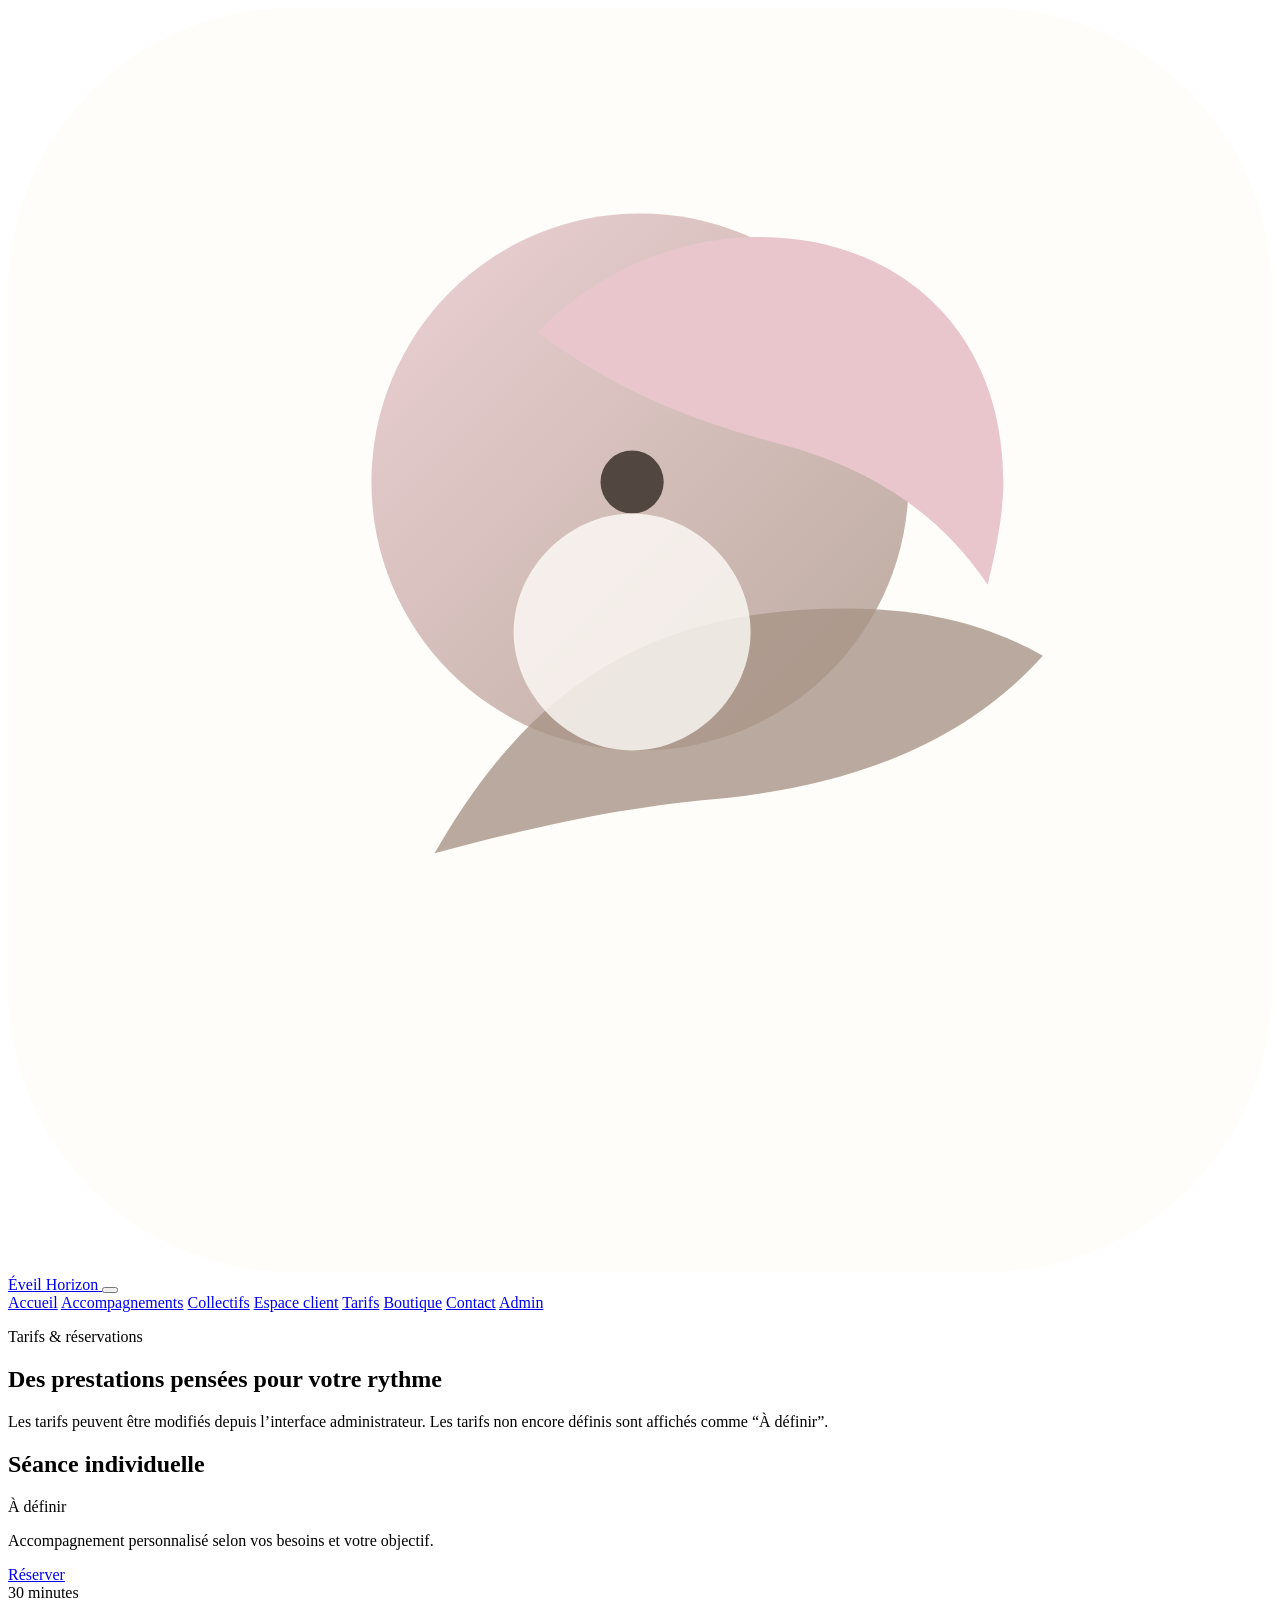
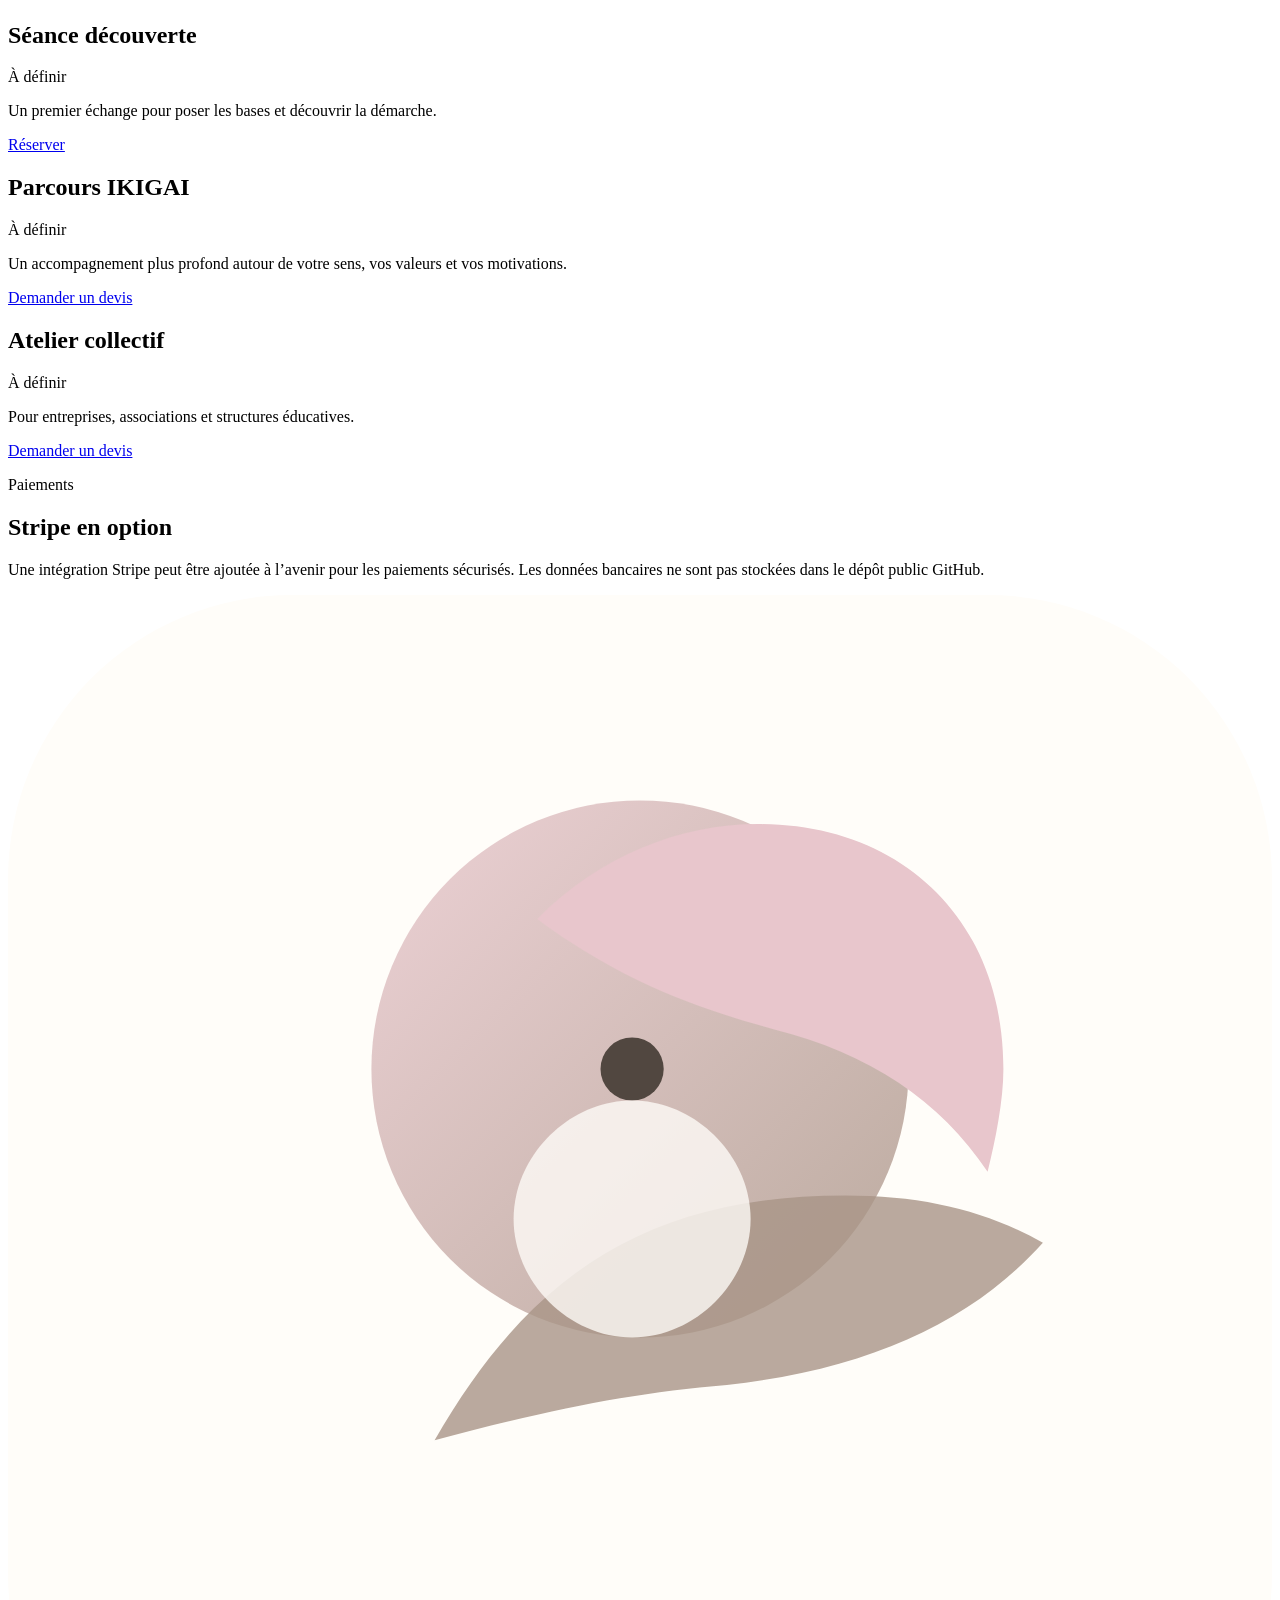
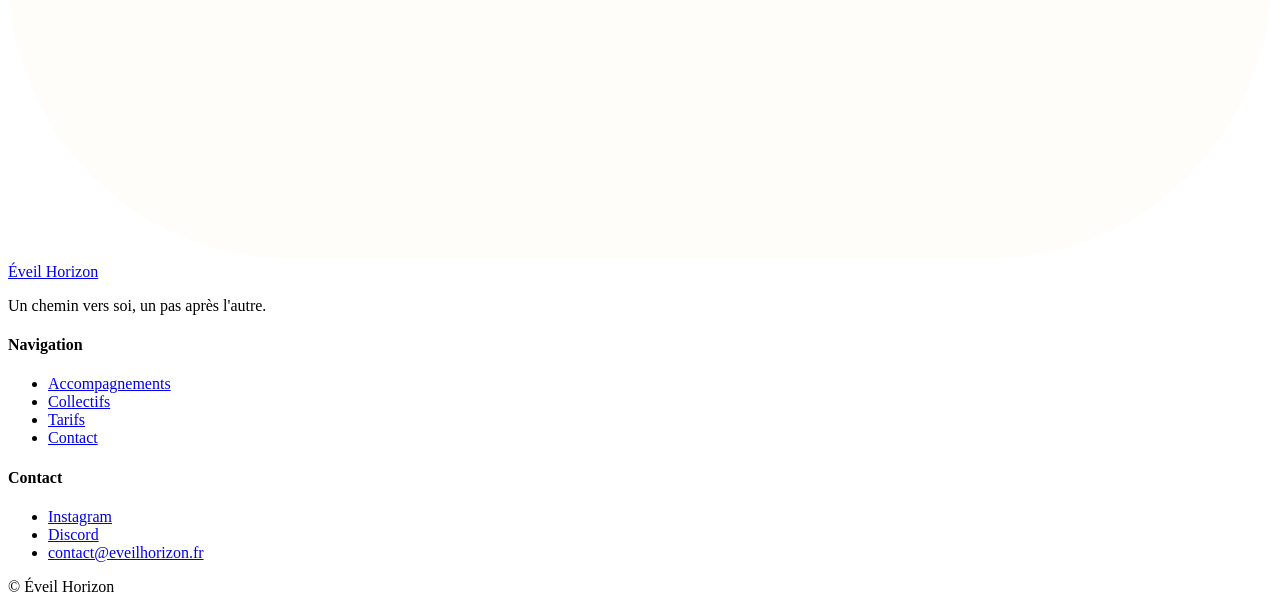
==== boutique.html @ 8fc15c37 "Complete responsive Éveil Horizon website structure with home, services, collective programs, pricin" ====
<!DOCTYPE html>
<html lang="fr">
  <head>
    <meta charset="UTF-8" />
    <meta name="viewport" content="width=device-width, initial-scale=1.0" />
    <meta name="description" content="Tarifs et réservations Éveil Horizon : consultations individuelles, séances découverte, accompagnements personnalisés et parcours à définir." />
    <title>Tarifs & réservations | Éveil Horizon</title>
    <link rel="preconnect" href="https://fonts.googleapis.com" />
    <link rel="preconnect" href="https://fonts.gstatic.com" crossorigin />
    <link href="https://fonts.googleapis.com/css2?family=Cormorant+Garamond:wght@500;600;700&family=Inter:wght@400;500;600;700&display=swap" rel="stylesheet" />
    <link rel="stylesheet" href="style.css" />
  </head>
  <body>
    <header class="site-header">
      <div class="container nav-wrap">
        <a href="index.html" class="brand" aria-label="Accueil Éveil Horizon">
          <img src="assets/logo.svg" alt="Logo Éveil Horizon" class="brand-logo" />
          <span>Éveil Horizon</span>
        </a>
        <button class="menu-toggle" aria-label="Ouvrir le menu" aria-expanded="false">
          <span></span><span></span><span></span>
        </button>
        <nav class="main-nav" aria-label="Navigation principale">
          <a href="index.html">Accueil</a>
          <a href="services.html">Accompagnements</a>
          <a href="collective.html">Collectifs</a>
          <a href="espace-client.html">Espace client</a>
          <a href="tarifs.html" class="active">Tarifs</a>
          <a href="boutique.html">Boutique</a>
          <a href="contact.html">Contact</a>
          <a href="admin.html" class="nav-cta">Admin</a>
        </nav>
      </div>
    </header>

    <main>
      <section class="page-hero section-soft">
        <div class="container narrow">
          <p class="eyebrow">Tarifs & réservations</p>
          <h1>Des prestations pensées pour votre rythme</h1>
          <p>Les tarifs peuvent être modifiés depuis l’interface administrateur. Les tarifs non encore définis sont affichés comme “À définir”.</p>
        </div>
      </section>

      <section class="section">
        <div class="container pricing-grid">
          <article class="pricing-card">
            <h2>Séance individuelle</h2>
            <div class="price">À définir</div>
            <p>Accompagnement personnalisé selon vos besoins et votre objectif.</p>
            <a href="https://calendly.com/r-eveilspirituel46/seance-individuelle-eveil-horizon" target="_blank" rel="noreferrer" class="btn btn-primary full">Réserver</a>
          </article>

          <article class="pricing-card highlighted">
            <span class="pill">30 minutes</span>
            <h2>Séance découverte</h2>
            <div class="price">À définir</div>
            <p>Un premier échange pour poser les bases et découvrir la démarche.</p>
            <a href="https://calendly.com/r-eveilspirituel46/seance-decouverte-30-minutes" target="_blank" rel="noreferrer" class="btn btn-primary full">Réserver</a>
          </article>

          <article class="pricing-card">
            <h2>Parcours IKIGAI</h2>
            <div class="price">À définir</div>
            <p>Un accompagnement plus profond autour de votre sens, vos valeurs et vos motivations.</p>
            <a href="contact.html" class="btn btn-secondary full">Demander un devis</a>
          </article>

          <article class="pricing-card">
            <h2>Atelier collectif</h2>
            <div class="price">À définir</div>
            <p>Pour entreprises, associations et structures éducatives.</p>
            <a href="contact.html" class="btn btn-secondary full">Demander un devis</a>
          </article>
        </div>
      </section>

      <section class="section section-soft">
        <div class="container narrow">
          <div class="section-heading center">
            <p class="eyebrow">Paiements</p>
            <h2>Stripe en option</h2>
          </div>
          <p class="centered-copy">
            Une intégration Stripe peut être ajoutée à l’avenir pour les paiements sécurisés. Les données bancaires ne sont pas stockées dans le dépôt public GitHub.
          </p>
        </div>
      </section>
    </main>

    <footer class="site-footer">
      <div class="container footer-grid">
        <div>
          <a href="index.html" class="brand footer-brand">
            <img src="assets/logo.svg" alt="Logo Éveil Horizon" class="brand-logo" />
            <span>Éveil Horizon</span>
          </a>
          <p>Un chemin vers soi, un pas après l'autre.</p>
        </div>
        <div>
          <h4>Navigation</h4>
          <ul>
            <li><a href="services.html">Accompagnements</a></li>
            <li><a href="collective.html">Collectifs</a></li>
            <li><a href="tarifs.html">Tarifs</a></li>
            <li><a href="contact.html">Contact</a></li>
          </ul>
        </div>
        <div>
          <h4>Contact</h4>
          <ul>
            <li><a href="https://instagram.com/r.eveilspirituel" target="_blank" rel="noreferrer">Instagram</a></li>
            <li><a href="#">Discord</a></li>
            <li><a href="mailto:contact@eveilhorizon.fr">contact@eveilhorizon.fr</a></li>
          </ul>
        </div>
      </div>
      <div class="container footer-bottom">
        <p>© <span id="year"></span> Éveil Horizon</p>
      </div>
    </footer>

    <script src="app.js"></script>
  </body>
</html>
---- style.css ----
<!DOCTYPE html>
<html lang="fr">
  <head>
    <meta charset="UTF-8" />
    <meta name="viewport" content="width=device-width, initial-scale=1.0" />
    <meta name="description" content="Interface d'administration Éveil Horizon pour gérer les prestations, tarifs, demandes de contact et contenus clients." />
    <title>Administration | Éveil Horizon</title>
    <link rel="preconnect" href="https://fonts.googleapis.com" />
    <link rel="preconnect" href="https://fonts.gstatic.com" crossorigin />
    <link href="https://fonts.googleapis.com/css2?family=Cormorant+Garamond:wght@500;600;700&family=Inter:wght@400;500;600;700&display=swap" rel="stylesheet" />
    <link rel="stylesheet" href="style.css" />
  </head>
  <body>
    <header class="site-header">
      <div class="container nav-wrap">
        <a href="index.html" class="brand" aria-label="Accueil Éveil Horizon">
          <img src="assets/logo.svg" alt="Logo Éveil Horizon" class="brand-logo" />
          <span>Éveil Horizon</span>
        </a>
        <button class="menu-toggle" aria-label="Ouvrir le menu" aria-expanded="false">
          <span></span><span></span><span></span>
        </button>
        <nav class="main-nav" aria-label="Navigation principale">
          <a href="index.html">Accueil</a>
          <a href="services.html">Accompagnements</a>
          <a href="collective.html">Collectifs</a>
          <a href="espace-client.html">Espace client</a>
          <a href="tarifs.html">Tarifs</a>
          <a href="boutique.html">Boutique</a>
          <a href="contact.html">Contact</a>
          <a href="admin.html" class="nav-cta active">Admin</a>
        </nav>
      </div>
    </header>

    <main>
      <section class="page-hero section-soft">
        <div class="container narrow">
          <p class="eyebrow">Administration</p>
          <h1>Gestion des contenus et des services</h1>
        </div>
      </section>

      <section class="section">
        <div class="container admin-layout">
          <div class="auth-box">
            <h2>Connexion admin</h2>
            <form id="admin-login-form" class="styled-form">
              <label>
                Identifiant
                <input type="text" id="admin-user" placeholder="admin" required />
              </label>
              <label>
                Mot de passe
                <input type="password" id="admin-pass" placeholder="••••••••" required />
              </label>
              <button type="submit" class="btn btn-primary full">Se connecter</button>
            </form>
            <p class="form-note">Version démonstration. En production, utiliser une authentification sécurisée et un stockage protégé.</p>
          </div>

          <div id="admin-dashboard" class="dashboard hidden">
            <div class="dashboard-header">
              <h2>Tableau de bord admin</h2>
              <button type="button" class="btn btn-light btn-small" id="logout-admin">Déconnexion</button>
            </div>

            <div class="dashboard-grid">
              <article class="dashboard-card">
                <h3>Accompagnements</h3>
                <ul>
                  <li>IKIGAI</li>
                  <li>Confiance en soi</li>
                  <li>EFT</li>
                  <li>Constellation familiale</li>
                </ul>
              </article>

              <article class="dashboard-card">
                <h3>Tarifs</h3>
                <ul>
                  <li>Séance individuelle : À définir</li>
                  <li>Séance découverte : À définir</li>
                </ul>
              </article>

              <article class="dashboard-card">
                <h3>Documents PDF</h3>
                <ul>
                  <li>Carte de valeurs</li>
                  <li>Fiche gestion émotion</li>
                  <li>Guide de respiration</li>
                </ul>
              </article>

              <article class="dashboard-card">
                <h3>Demandes de contact</h3>
                <ul>
                  <li>2 demandes récentes</li>
                  <li>1 demande pour atelier collectif</li>
                </ul>
              </article>
            </div>
          </div>
        </div>
      </section>
    </main>

    <footer class="site-footer">
      <div class="container footer-grid">
        <div>
          <a href="index.html" class="brand footer-brand">
            <img src="assets/logo.svg" alt="Logo Éveil Horizon" class="brand-logo" />
            <span>Éveil Horizon</span>
          </a>
          <p>Un chemin vers soi, un pas après l'autre.</p>
        </div>
        <div>
          <h4>Navigation</h4>
          <ul>
            <li><a href="services.html">Accompagnements</a></li>
            <li><a href="collective.html">Collectifs</a></li>
            <li><a href="tarifs.html">Tarifs</a></li>
            <li><a href="contact.html">Contact</a></li>
          </ul>
        </div>
        <div>
          <h4>Contact</h4>
          <ul>
            <li><a href="https://instagram.com/r.eveilspirituel" target="_blank" rel="noreferrer">Instagram</a></li>
            <li><a href="#">Discord</a></li>
            <li><a href="mailto:contact@eveilhorizon.fr">contact@eveilhorizon.fr</a></li>
          </ul>
        </div>
      </div>
      <div class="container footer-bottom">
        <p>© <span id="year"></span> Éveil Horizon</p>
      </div>
    </footer>

    <script src="app.js"></script>
  </body>
</html>
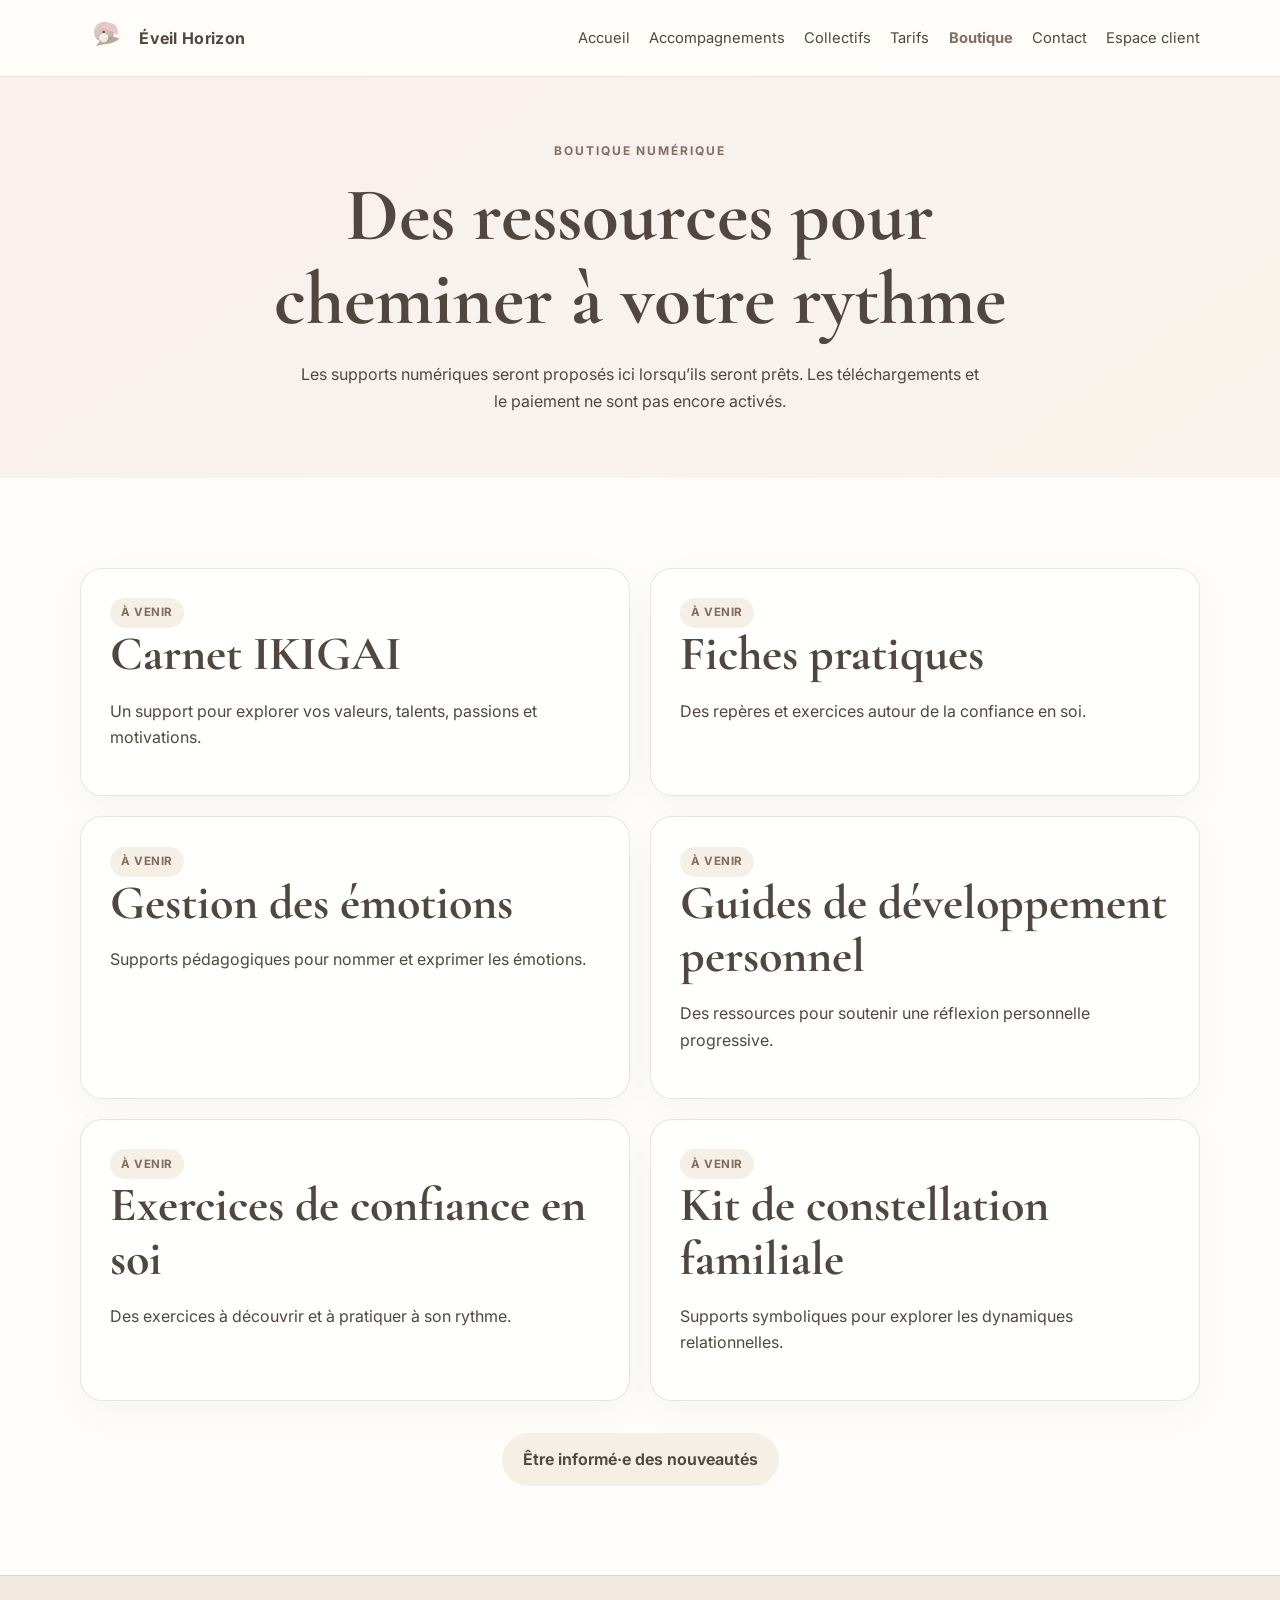
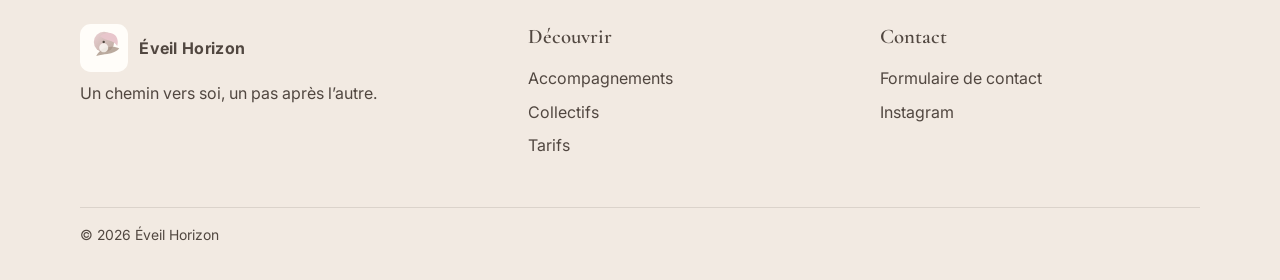
==== commit 9e20b1a7: "Fix homepage routing, restore valid CSS/JS, improve service pages, and clearly mark client/admin as " ====
--- a/boutique.html
+++ b/boutique.html
@@ -1,125 +1,5 @@
-<!DOCTYPE html>
-<html lang="fr">
-  <head>
-    <meta charset="UTF-8" />
-    <meta name="viewport" content="width=device-width, initial-scale=1.0" />
-    <meta name="description" content="Tarifs et réservations Éveil Horizon : consultations individuelles, séances découverte, accompagnements personnalisés et parcours à définir." />
-    <title>Tarifs & réservations | Éveil Horizon</title>
-    <link rel="preconnect" href="https://fonts.googleapis.com" />
-    <link rel="preconnect" href="https://fonts.gstatic.com" crossorigin />
-    <link href="https://fonts.googleapis.com/css2?family=Cormorant+Garamond:wght@500;600;700&family=Inter:wght@400;500;600;700&display=swap" rel="stylesheet" />
-    <link rel="stylesheet" href="style.css" />
-  </head>
-  <body>
-    <header class="site-header">
-      <div class="container nav-wrap">
-        <a href="index.html" class="brand" aria-label="Accueil Éveil Horizon">
-          <img src="assets/logo.svg" alt="Logo Éveil Horizon" class="brand-logo" />
-          <span>Éveil Horizon</span>
-        </a>
-        <button class="menu-toggle" aria-label="Ouvrir le menu" aria-expanded="false">
-          <span></span><span></span><span></span>
-        </button>
-        <nav class="main-nav" aria-label="Navigation principale">
-          <a href="index.html">Accueil</a>
-          <a href="services.html">Accompagnements</a>
-          <a href="collective.html">Collectifs</a>
-          <a href="espace-client.html">Espace client</a>
-          <a href="tarifs.html" class="active">Tarifs</a>
-          <a href="boutique.html">Boutique</a>
-          <a href="contact.html">Contact</a>
-          <a href="admin.html" class="nav-cta">Admin</a>
-        </nav>
-      </div>
-    </header>
-
-    <main>
-      <section class="page-hero section-soft">
-        <div class="container narrow">
-          <p class="eyebrow">Tarifs & réservations</p>
-          <h1>Des prestations pensées pour votre rythme</h1>
-          <p>Les tarifs peuvent être modifiés depuis l’interface administrateur. Les tarifs non encore définis sont affichés comme “À définir”.</p>
-        </div>
-      </section>
-
-      <section class="section">
-        <div class="container pricing-grid">
-          <article class="pricing-card">
-            <h2>Séance individuelle</h2>
-            <div class="price">À définir</div>
-            <p>Accompagnement personnalisé selon vos besoins et votre objectif.</p>
-            <a href="https://calendly.com/r-eveilspirituel46/seance-individuelle-eveil-horizon" target="_blank" rel="noreferrer" class="btn btn-primary full">Réserver</a>
-          </article>
-
-          <article class="pricing-card highlighted">
-            <span class="pill">30 minutes</span>
-            <h2>Séance découverte</h2>
-            <div class="price">À définir</div>
-            <p>Un premier échange pour poser les bases et découvrir la démarche.</p>
-            <a href="https://calendly.com/r-eveilspirituel46/seance-decouverte-30-minutes" target="_blank" rel="noreferrer" class="btn btn-primary full">Réserver</a>
-          </article>
-
-          <article class="pricing-card">
-            <h2>Parcours IKIGAI</h2>
-            <div class="price">À définir</div>
-            <p>Un accompagnement plus profond autour de votre sens, vos valeurs et vos motivations.</p>
-            <a href="contact.html" class="btn btn-secondary full">Demander un devis</a>
-          </article>
-
-          <article class="pricing-card">
-            <h2>Atelier collectif</h2>
-            <div class="price">À définir</div>
-            <p>Pour entreprises, associations et structures éducatives.</p>
-            <a href="contact.html" class="btn btn-secondary full">Demander un devis</a>
-          </article>
-        </div>
-      </section>
-
-      <section class="section section-soft">
-        <div class="container narrow">
-          <div class="section-heading center">
-            <p class="eyebrow">Paiements</p>
-            <h2>Stripe en option</h2>
-          </div>
-          <p class="centered-copy">
-            Une intégration Stripe peut être ajoutée à l’avenir pour les paiements sécurisés. Les données bancaires ne sont pas stockées dans le dépôt public GitHub.
-          </p>
-        </div>
-      </section>
-    </main>
-
-    <footer class="site-footer">
-      <div class="container footer-grid">
-        <div>
-          <a href="index.html" class="brand footer-brand">
-            <img src="assets/logo.svg" alt="Logo Éveil Horizon" class="brand-logo" />
-            <span>Éveil Horizon</span>
-          </a>
-          <p>Un chemin vers soi, un pas après l'autre.</p>
-        </div>
-        <div>
-          <h4>Navigation</h4>
-          <ul>
-            <li><a href="services.html">Accompagnements</a></li>
-            <li><a href="collective.html">Collectifs</a></li>
-            <li><a href="tarifs.html">Tarifs</a></li>
-            <li><a href="contact.html">Contact</a></li>
-          </ul>
-        </div>
-        <div>
-          <h4>Contact</h4>
-          <ul>
-            <li><a href="https://instagram.com/r.eveilspirituel" target="_blank" rel="noreferrer">Instagram</a></li>
-            <li><a href="#">Discord</a></li>
-            <li><a href="mailto:contact@eveilhorizon.fr">contact@eveilhorizon.fr</a></li>
-          </ul>
-        </div>
-      </div>
-      <div class="container footer-bottom">
-        <p>© <span id="year"></span> Éveil Horizon</p>
-      </div>
-    </footer>
-
-    <script src="app.js"></script>
-  </body>
-</html>
+<!doctype html>
+<html lang="fr"><head><meta charset="utf-8"><meta name="viewport" content="width=device-width, initial-scale=1"><meta name="description" content="Ressources pédagogiques Éveil Horizon. Produits numériques à venir."><title>Boutique | Éveil Horizon</title><link rel="preconnect" href="https://fonts.googleapis.com"><link rel="preconnect" href="https://fonts.gstatic.com" crossorigin><link href="https://fonts.googleapis.com/css2?family=Cormorant+Garamond:wght@500;600;700&family=Inter:wght@400;500;600;700&display=swap" rel="stylesheet"><link rel="stylesheet" href="style.css"></head><body>
+<header class="site-header"><div class="container nav-wrap"><a href="index.html" class="brand"><img src="assets/logo.svg" alt="" class="brand-logo"><span>Éveil Horizon</span></a><button class="menu-toggle" aria-label="Ouvrir le menu" aria-expanded="false" aria-controls="main-nav"><span></span><span></span><span></span></button><nav class="main-nav" id="main-nav" aria-label="Navigation principale"><a href="index.html">Accueil</a><a href="services.html">Accompagnements</a><a href="collective.html">Collectifs</a><a href="tarifs.html">Tarifs</a><a href="boutique.html" aria-current="page">Boutique</a><a href="contact.html">Contact</a><a href="espace-client.html">Espace client</a></nav></div></header>
+<main><section class="page-hero section-soft"><div class="container narrow"><p class="eyebrow">Boutique numérique</p><h1>Des ressources pour cheminer à votre rythme</h1><p>Les supports numériques seront proposés ici lorsqu’ils seront prêts. Les téléchargements et le paiement ne sont pas encore activés.</p></div></section><section class="section"><div class="container product-grid"><article class="product-card"><span class="pill">À venir</span><h2>Carnet IKIGAI</h2><p>Un support pour explorer vos valeurs, talents, passions et motivations.</p></article><article class="product-card"><span class="pill">À venir</span><h2>Fiches pratiques</h2><p>Des repères et exercices autour de la confiance en soi.</p></article><article class="product-card"><span class="pill">À venir</span><h2>Gestion des émotions</h2><p>Supports pédagogiques pour nommer et exprimer les émotions.</p></article><article class="product-card"><span class="pill">À venir</span><h2>Guides de développement personnel</h2><p>Des ressources pour soutenir une réflexion personnelle progressive.</p></article><article class="product-card"><span class="pill">À venir</span><h2>Exercices de confiance en soi</h2><p>Des exercices à découvrir et à pratiquer à son rythme.</p></article><article class="product-card"><span class="pill">À venir</span><h2>Kit de constellation familiale</h2><p>Supports symboliques pour explorer les dynamiques relationnelles.</p></article></div><div class="container center" style="margin-top:2rem"><a href="contact.html" class="btn btn-secondary">Être informé·e des nouveautés</a></div></section></main>
+<footer class="site-footer"><div class="container footer-grid"><div><a href="index.html" class="brand"><img src="assets/logo.svg" alt="" class="brand-logo"><span>Éveil Horizon</span></a><p>Un chemin vers soi, un pas après l’autre.</p></div><div><h2 class="footer-title">Découvrir</h2><ul><li><a href="services.html">Accompagnements</a></li><li><a href="collective.html">Collectifs</a></li><li><a href="tarifs.html">Tarifs</a></li></ul></div><div><h2 class="footer-title">Contact</h2><ul><li><a href="contact.html">Formulaire de contact</a></li><li><a href="https://instagram.com/r.eveilspirituel" target="_blank" rel="noopener noreferrer">Instagram</a></li></ul></div></div><div class="container footer-bottom"><p>© <span data-year></span> Éveil Horizon</p></div></footer><script src="app.js" defer></script></body></html>
--- a/style.css
+++ b/style.css
@@ -1,143 +1,2 @@
-<!DOCTYPE html>
-<html lang="fr">
-  <head>
-    <meta charset="UTF-8" />
-    <meta name="viewport" content="width=device-width, initial-scale=1.0" />
-    <meta name="description" content="Interface d'administration Éveil Horizon pour gérer les prestations, tarifs, demandes de contact et contenus clients." />
-    <title>Administration | Éveil Horizon</title>
-    <link rel="preconnect" href="https://fonts.googleapis.com" />
-    <link rel="preconnect" href="https://fonts.gstatic.com" crossorigin />
-    <link href="https://fonts.googleapis.com/css2?family=Cormorant+Garamond:wght@500;600;700&family=Inter:wght@400;500;600;700&display=swap" rel="stylesheet" />
-    <link rel="stylesheet" href="style.css" />
-  </head>
-  <body>
-    <header class="site-header">
-      <div class="container nav-wrap">
-        <a href="index.html" class="brand" aria-label="Accueil Éveil Horizon">
-          <img src="assets/logo.svg" alt="Logo Éveil Horizon" class="brand-logo" />
-          <span>Éveil Horizon</span>
-        </a>
-        <button class="menu-toggle" aria-label="Ouvrir le menu" aria-expanded="false">
-          <span></span><span></span><span></span>
-        </button>
-        <nav class="main-nav" aria-label="Navigation principale">
-          <a href="index.html">Accueil</a>
-          <a href="services.html">Accompagnements</a>
-          <a href="collective.html">Collectifs</a>
-          <a href="espace-client.html">Espace client</a>
-          <a href="tarifs.html">Tarifs</a>
-          <a href="boutique.html">Boutique</a>
-          <a href="contact.html">Contact</a>
-          <a href="admin.html" class="nav-cta active">Admin</a>
-        </nav>
-      </div>
-    </header>
-
-    <main>
-      <section class="page-hero section-soft">
-        <div class="container narrow">
-          <p class="eyebrow">Administration</p>
-          <h1>Gestion des contenus et des services</h1>
-        </div>
-      </section>
-
-      <section class="section">
-        <div class="container admin-layout">
-          <div class="auth-box">
-            <h2>Connexion admin</h2>
-            <form id="admin-login-form" class="styled-form">
-              <label>
-                Identifiant
-                <input type="text" id="admin-user" placeholder="admin" required />
-              </label>
-              <label>
-                Mot de passe
-                <input type="password" id="admin-pass" placeholder="••••••••" required />
-              </label>
-              <button type="submit" class="btn btn-primary full">Se connecter</button>
-            </form>
-            <p class="form-note">Version démonstration. En production, utiliser une authentification sécurisée et un stockage protégé.</p>
-          </div>
-
-          <div id="admin-dashboard" class="dashboard hidden">
-            <div class="dashboard-header">
-              <h2>Tableau de bord admin</h2>
-              <button type="button" class="btn btn-light btn-small" id="logout-admin">Déconnexion</button>
-            </div>
-
-            <div class="dashboard-grid">
-              <article class="dashboard-card">
-                <h3>Accompagnements</h3>
-                <ul>
-                  <li>IKIGAI</li>
-                  <li>Confiance en soi</li>
-                  <li>EFT</li>
-                  <li>Constellation familiale</li>
-                </ul>
-              </article>
-
-              <article class="dashboard-card">
-                <h3>Tarifs</h3>
-                <ul>
-                  <li>Séance individuelle : À définir</li>
-                  <li>Séance découverte : À définir</li>
-                </ul>
-              </article>
-
-              <article class="dashboard-card">
-                <h3>Documents PDF</h3>
-                <ul>
-                  <li>Carte de valeurs</li>
-                  <li>Fiche gestion émotion</li>
-                  <li>Guide de respiration</li>
-                </ul>
-              </article>
-
-              <article class="dashboard-card">
-                <h3>Demandes de contact</h3>
-                <ul>
-                  <li>2 demandes récentes</li>
-                  <li>1 demande pour atelier collectif</li>
-                </ul>
-              </article>
-            </div>
-          </div>
-        </div>
-      </section>
-    </main>
-
-    <footer class="site-footer">
-      <div class="container footer-grid">
-        <div>
-          <a href="index.html" class="brand footer-brand">
-            <img src="assets/logo.svg" alt="Logo Éveil Horizon" class="brand-logo" />
-            <span>Éveil Horizon</span>
-          </a>
-          <p>Un chemin vers soi, un pas après l'autre.</p>
-        </div>
-        <div>
-          <h4>Navigation</h4>
-          <ul>
-            <li><a href="services.html">Accompagnements</a></li>
-            <li><a href="collective.html">Collectifs</a></li>
-            <li><a href="tarifs.html">Tarifs</a></li>
-            <li><a href="contact.html">Contact</a></li>
-          </ul>
-        </div>
-        <div>
-          <h4>Contact</h4>
-          <ul>
-            <li><a href="https://instagram.com/r.eveilspirituel" target="_blank" rel="noreferrer">Instagram</a></li>
-            <li><a href="#">Discord</a></li>
-            <li><a href="mailto:contact@eveilhorizon.fr">contact@eveilhorizon.fr</a></li>
-          </ul>
-        </div>
-      </div>
-      <div class="container footer-bottom">
-        <p>© <span id="year"></span> Éveil Horizon</p>
-      </div>
-    </footer>
-
-    <script src="app.js"></script>
-  </body>
-</html>
+:root{--rose:#e8c6cc;--rose-deep:#d9a9b0;--beige:#f5efe6;--ivory:#fffdf9;--taupe:#a99587;--ink:#514740;--line:rgba(81,71,64,.14);--shadow:0 20px 55px rgba(81,71,64,.10)}
+*{box-sizing:border-box}html{scroll-behavior:smooth;scroll-padding-top:6rem}body{margin:0;background:var(--ivory);color:var(--ink);font:16px/1.65 Inter,system-ui,-apple-system,"Segoe UI",sans-serif}img{max-width:100%;display:block}a{color:inherit;text-decoration:none}button,input,textarea{font:inherit}p,ul,h1,h2,h3{margin-top:0}h1,h2,h3{font-family:"Cormorant Garamond",Georgia,serif;line-height:1.12;color:var(--ink)}h1{font-size:clamp(2.6rem,6vw,4.7rem);margin-bottom:1.2rem}h2{font-size:clamp(2rem,4vw,3rem);margin-bottom:1rem}h3{font-size:1.7rem;margin-bottom:.6rem}.container{width:min(1120px,calc(100% - 2.5rem));margin-inline:auto}.narrow{max-width:760px}.section{padding:clamp(3.5rem,7vw,6rem) 0}.section-soft{background:linear-gradient(145deg,rgba(232,198,204,.24),rgba(245,239,230,.72))}.site-header{position:sticky;top:0;z-index:20;background:rgba(255,253,249,.95);backdrop-filter:blur(12px);border-bottom:1px solid var(--line)}.nav-wrap{min-height:76px;display:flex;align-items:center;justify-content:space-between;gap:1rem}.brand{display:inline-flex;align-items:center;gap:.7rem;font-weight:700;letter-spacing:.02em}.brand-logo{width:48px;height:48px}.main-nav{display:flex;align-items:center;gap:clamp(.65rem,1.5vw,1.25rem)}.main-nav a{font-size:.92rem;padding:.45rem 0}.main-nav a:hover,.main-nav a[aria-current=page]{color:#826e62}.main-nav a[aria-current=page]{font-weight:700}.menu-toggle{display:none;width:44px;height:44px;border:1px solid var(--line);border-radius:13px;background:var(--ivory);padding:10px;cursor:pointer}.menu-toggle span{display:block;height:2px;background:var(--ink);margin:5px 0;border-radius:4px}.hero{padding:clamp(3rem,7vw,6rem) 0}.hero-grid,.split-block,.two-col,.contact-layout{display:grid;grid-template-columns:1.1fr .9fr;gap:clamp(2rem,5vw,4.5rem);align-items:center}.lead{font-size:1.1rem;max-width:660px}.eyebrow{text-transform:uppercase;letter-spacing:.16em;color:#827064;font-size:.75rem;font-weight:700;margin-bottom:.8rem}.cta-row{display:flex;gap:.75rem;flex-wrap:wrap;margin-top:1.5rem}.btn{display:inline-flex;min-height:46px;align-items:center;justify-content:center;padding:.75rem 1.25rem;border:1px solid transparent;border-radius:999px;font-weight:650;cursor:pointer;transition:transform .18s ease,box-shadow .18s ease,background .18s ease}.btn:hover{transform:translateY(-2px);box-shadow:0 10px 24px rgba(81,71,64,.12)}.btn-primary{background:var(--rose);color:var(--ink)}.btn-secondary{background:var(--beige);color:var(--ink)}.btn-light{background:#fff;border-color:var(--line)}.full{width:100%}.hero-art{min-height:380px;position:relative;overflow:hidden;border:1px solid rgba(169,149,135,.25);border-radius:2rem;background:linear-gradient(155deg,#fbf3ee,#f4e3e1 60%,#e7d2c4);box-shadow:var(--shadow)}.sun{position:absolute;width:min(55vw,250px);aspect-ratio:1;border-radius:50%;background:radial-gradient(circle at 35% 35%,#fff5dc,#e8c6cc 72%);top:12%;right:12%;box-shadow:0 0 75px rgba(255,253,249,.8)}.horizon-line{position:absolute;left:-10%;right:-10%;height:50%;bottom:-8%;border-radius:50% 50% 0 0;background:linear-gradient(160deg,#c7a99a,#f5efe6);transform:rotate(-5deg)}.art-caption{position:absolute;left:1.5rem;bottom:1.4rem;padding:.65rem 1rem;border-radius:999px;background:rgba(255,253,249,.8);font-size:.85rem;letter-spacing:.04em}.section-heading{max-width:720px;margin:0 auto 2.2rem}.center{text-align:center}.three-col,.service-list,.service-grid,.pricing-grid,.product-grid{display:grid;gap:1.25rem}.three-col{grid-template-columns:repeat(3,minmax(0,1fr))}.service-list{grid-template-columns:repeat(3,minmax(0,1fr))}.service-grid,.pricing-grid,.product-grid{grid-template-columns:repeat(2,minmax(0,1fr))}.info-card,.service-item,.detail-card,.pricing-card,.product-card,.contact-panel,.social-panel,.mini-panel,.disclaimer-box{border:1px solid var(--line);border-radius:22px;background:rgba(255,255,255,.78);box-shadow:0 12px 35px rgba(81,71,64,.045)}.info-card,.service-item,.detail-card,.pricing-card,.product-card,.contact-panel,.social-panel{padding:clamp(1.25rem,3vw,1.8rem)}.icon{display:grid;place-items:center;width:42px;height:42px;margin-bottom:1rem;border-radius:50%;background:var(--beige);color:#846f62;font-size:1.2rem}.service-item{transition:transform .2s,border-color .2s}.service-item:hover{transform:translateY(-3px);border-color:var(--taupe)}.text-link{color:#806b5e;font-weight:700}.mini-panel{padding:clamp(1.5rem,4vw,2.4rem);background:linear-gradient(145deg,rgba(232,198,204,.6),rgba(245,239,230,.9))}.mini-panel strong{display:block;font:600 clamp(1.8rem,4vw,2.6rem)/1.1 "Cormorant Garamond",Georgia,serif;margin:.5rem 0 1.4rem}.page-hero{padding:4rem 0 3rem;text-align:center}.page-hero p{max-width:690px;margin-inline:auto}.pill{display:inline-block;padding:.35rem .7rem;border-radius:999px;background:var(--beige);color:#806b5e;font-size:.72rem;font-weight:700;letter-spacing:.05em;text-transform:uppercase}.detail-card ul{padding-left:1.2rem;display:grid;gap:.45rem}.check-list{list-style:none;padding:0;display:grid;gap:.65rem}.check-list li:before{content:"✓";color:#8e7768;font-weight:700;margin-right:.65rem}.disclaimer-box{padding:clamp(1.5rem,4vw,2.5rem);text-align:center}.price{font:700 clamp(1.8rem,3vw,2.5rem)/1.1 "Cormorant Garamond",Georgia,serif;margin:1rem 0}.highlighted{background:linear-gradient(150deg,rgba(232,198,204,.35),#fffdf9)}.contact-layout{align-items:start}.styled-form{display:grid;gap:.65rem}.styled-form label{font-weight:600}.styled-form input:not([type=checkbox]),.styled-form textarea{width:100%;border:1px solid rgba(169,149,135,.5);border-radius:12px;padding:.8rem .9rem;background:#fffdf9;color:var(--ink)}.styled-form input:focus,.styled-form textarea:focus{outline:3px solid rgba(232,198,204,.55);border-color:#a99587}.styled-form textarea{resize:vertical}.consent{display:flex;align-items:flex-start;gap:.65rem;font-size:.9rem;font-weight:400!important;margin:.5rem 0}.consent input{margin-top:.35rem}.form-note{font-size:.88rem;color:#6b5c53}.social-list{list-style:none;padding:0;display:grid;gap:.9rem}.visually-hidden{position:absolute!important;width:1px;height:1px;padding:0;margin:-1px;overflow:hidden;clip:rect(0,0,0,0);white-space:nowrap;border:0}.site-footer{background:#f2eae2;border-top:1px solid var(--line);padding:3rem 0 1.2rem}.footer-grid{display:grid;grid-template-columns:1.3fr 1fr 1fr;gap:2rem}.footer-title{font:600 1.3rem "Cormorant Garamond",Georgia,serif}.site-footer ul{list-style:none;padding:0;display:grid;gap:.45rem}.footer-bottom{display:flex;justify-content:space-between;gap:1rem;border-top:1px solid var(--line);padding-top:1rem;margin-top:2rem;font-size:.87rem}.btn:focus-visible,a:focus-visible,.menu-toggle:focus-visible{outline:3px solid #9b7d70;outline-offset:3px}@media(max-width:920px){.main-nav{gap:.65rem}.main-nav a{font-size:.84rem}.hero-grid,.split-block,.two-col,.contact-layout{grid-template-columns:1fr}.hero-art{min-height:330px}.three-col{grid-template-columns:repeat(2,minmax(0,1fr))}.service-list{grid-template-columns:repeat(2,minmax(0,1fr))}}@media(max-width:700px){.nav-wrap{min-height:68px}.brand-logo{width:42px;height:42px}.menu-toggle{display:block}.main-nav{display:none;position:absolute;top:calc(100% + 1px);left:1rem;right:1rem;flex-direction:column;align-items:stretch;gap:0;padding:.65rem 1rem;background:var(--ivory);border:1px solid var(--line);border-radius:0 0 18px 18px;box-shadow:var(--shadow)}.main-nav.open{display:flex}.main-nav a{padding:.68rem .25rem;font-size:1rem;border-bottom:1px solid rgba(81,71,64,.07)}.main-nav a:last-child{border-bottom:0}.section{padding:3.4rem 0}.hero{padding:3rem 0}.hero-art{min-height:280px}.three-col,.service-list,.service-grid,.pricing-grid,.product-grid{grid-template-columns:1fr}.page-hero{padding:3rem 0 2rem}.footer-grid{grid-template-columns:1fr 1fr}.footer-grid>div:first-child{grid-column:1/-1}.footer-bottom{flex-direction:column;text-align:center}.cta-row .btn{width:100%}}@media(prefers-reduced-motion:reduce){*,*::before,*::after{scroll-behavior:auto!important;transition:none!important;animation:none!important}}
